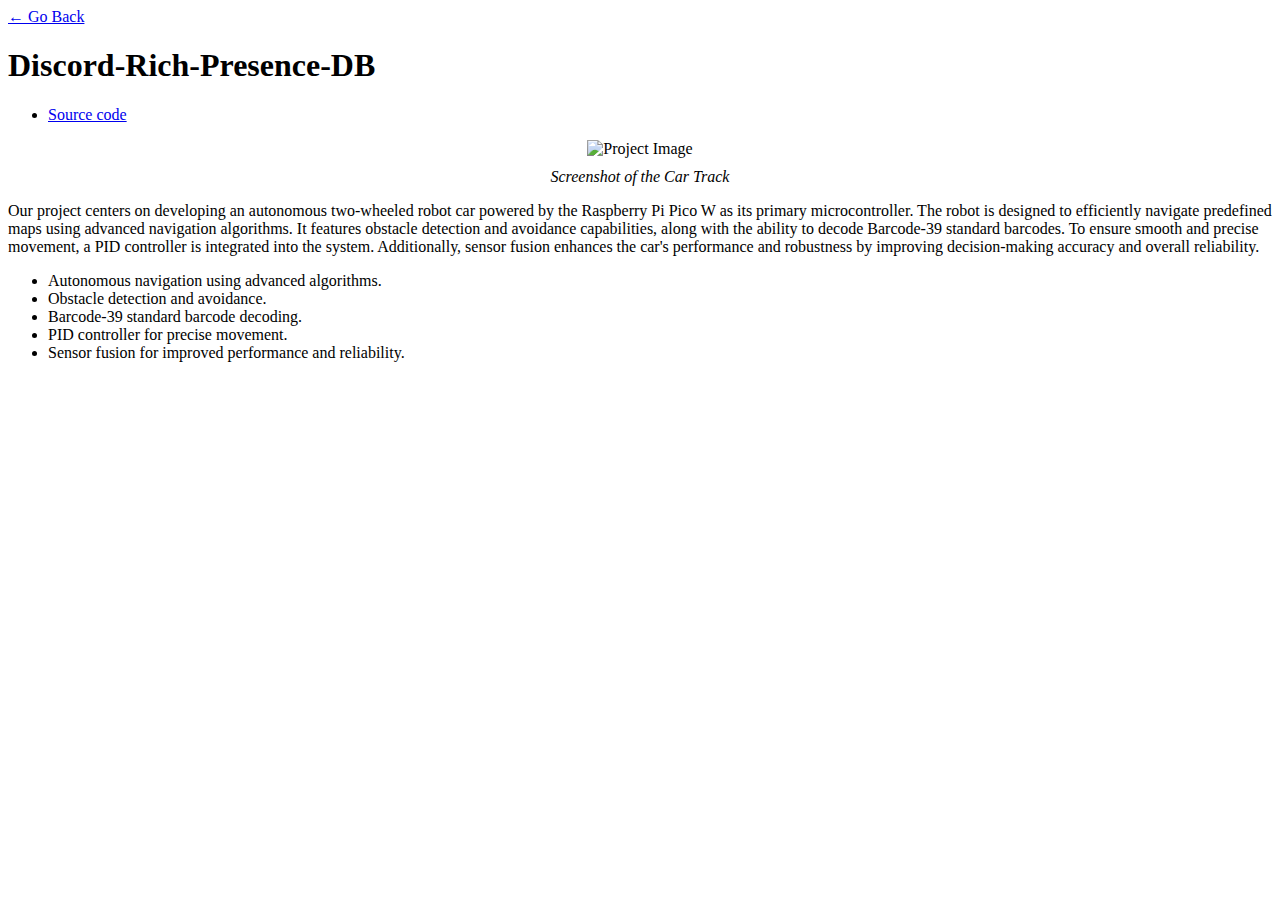
==== project7.html @ 6b4eaed1 "Add files via upload" ====
<!DOCTYPE html>
<html>
    <head>
        <meta charset="utf-8">
        <meta http-equiv="X-UA-Compatible" content="IE=edge">
        <title>Muhammad Azreen Bin Muhammad</title>
        <meta name="description" content="">
        <meta name="viewport" content="width=device-width, initial-scale=1">
        <link rel="stylesheet" href="./styles/main.css">
        <link rel="stylesheet" href="./styles/theme-switcher.css">
    </head>
    <body>
        <div id="container--main">
            <a href="index.html">&#x2190; Go Back</a>
            <h1>Discord-Rich-Presence-DB</h1>

            <ul>
                <li><a href="https://github.com/The1Azreen/Robotic-Car">Source code</a></li>
            </ul>
            <div style="text-align: center;">
                <img src="./assets/images/Sample_Map.jpg" alt="Project Image" style="max-width: 100%; height: auto;">
            </div>
            <div style="text-align: center; margin-top: 10px;">
                <em>Screenshot of the Car Track</em>
            </div>
            <p>Our project centers on developing an autonomous two-wheeled robot car powered by the Raspberry Pi Pico W as its primary microcontroller. The robot is designed to efficiently navigate predefined maps using advanced navigation algorithms. It features obstacle detection and avoidance capabilities, along with the ability to decode Barcode-39 standard barcodes. To ensure smooth and precise movement, a PID controller is integrated into the system. Additionally, sensor fusion enhances the car's performance and robustness by improving decision-making accuracy and overall reliability.</p>

            <ul>
                <li>Autonomous navigation using advanced algorithms.</li>
                <li>Obstacle detection and avoidance.</li>
                <li>Barcode-39 standard barcode decoding.</li>
                <li>PID controller for precise movement.</li>
                <li>Sensor fusion for improved performance and reliability.</li>
            </ul>


        </div>

        <div id="theme-switcher">
            <div class="theme" id="theme-light" data-theme="light"></div>
            <div class="theme" id="theme-dark" data-theme="dark"></div>
        </div>
    </body>
    <script src="js/theme-switcher.js"></script>
</html>
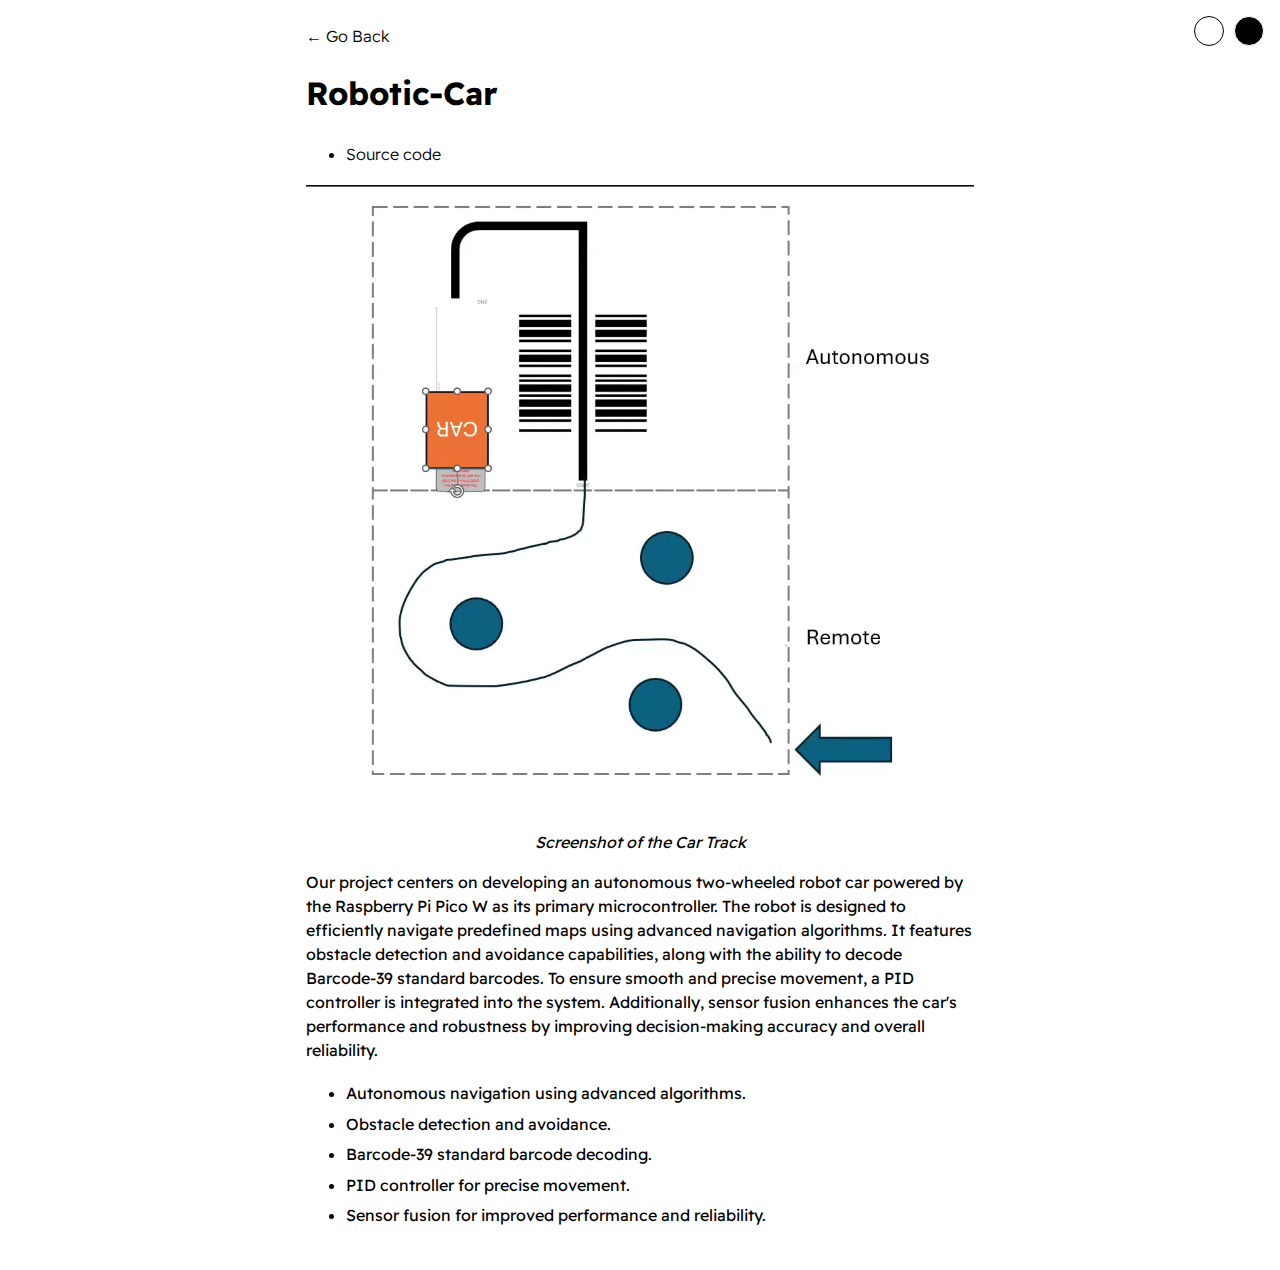
==== commit a9e2e766: "." ====
--- a/project7.html
+++ b/project7.html
@@ -12,7 +12,7 @@
     <body>
         <div id="container--main">
             <a href="index.html">&#x2190; Go Back</a>
-            <h1>Discord-Rich-Presence-DB</h1>
+            <h1>Robotic-Car</h1>
 
             <ul>
                 <li><a href="https://github.com/The1Azreen/Robotic-Car">Source code</a></li>
--- a/styles/main.css
+++ b/styles/main.css
@@ -0,0 +1,183 @@
+@import url('https://fonts.googleapis.com/css2?family=Readex+Pro:wght@300;400;500;600;700&display=swap');
+
+:root{
+    --mainTextColor-light:#000;
+    --secondaryTextColor-light:rgb(51 51 51);
+    --mainLinkColor-light:#0da2b8;
+    --mainBorderColor-light:rgb(218, 218, 218);
+    --mainBgColor-light:rgb(249, 250,251);
+}
+
+[data-theme="dark"]{
+    --mainTextColor:#fff;
+    --secondaryTextColor:#adb0b1;
+    --mainLinkColor:rgb(30, 190,214);
+    --mainBorderColor:#2b3031;
+    --mainBgColor:#131415;
+}
+
+
+
+*{
+    font-family: 'Readex Pro';
+    line-height: 1.5em;
+    box-sizing: border-box;
+    color: var(--mainTextColor);
+    
+}
+
+body{
+    background-color: var(--mainBgColor);            
+}
+
+p, span, li{
+    color: var(--secondaryTextColor);
+    font-size: 1em;
+}
+
+a{
+    text-decoration: none;
+    color: var(--mainLinkColor);
+    font-weight: 500;
+}
+
+li{
+    line-height: 1.9em;
+}
+
+#container--main{
+    max-width: 700px;
+    margin: 0 auto;
+    padding: 1em;
+}
+
+.section--page{
+    padding-top: 1em;
+    padding-bottom: 1em;
+}
+
+#wrapper--hero{
+    display: flex;
+    align-items: center;
+    gap: 4em;
+}
+
+#bio, a{
+    font-weight: 300;
+}
+
+#user-name{
+    font-size: 48px;
+    line-height: 1em;
+}
+
+#profile-pic{
+    width: 150px;
+    height: 150px;
+    object-fit: cover;
+    border-radius: 50%;
+}
+
+#email{
+    color: var(--mainTextColor);
+}
+
+#socials--list{
+    display: flex;
+    justify-content: space-between;
+    column-gap: 1em;
+    flex-wrap: wrap;
+}
+
+#socials--list a{
+    font-weight: 300;
+    color: var(--secondaryTextColor);
+    font-size: 0.9em;
+    transition: 0.3s;
+}
+
+#socials--list a:hover{
+    font-weight: 100;
+    color: var(--mainLinkColor);
+    font-size: 0.9em;
+}
+
+#qualifications--list{
+    list-style: none;
+}
+
+#wrapper--techstack__items{
+    display: flex;
+    flex-wrap: wrap;
+    gap: 1em;
+    font-size: 0.9em;
+}
+
+/* Project Code */
+
+.card--techstack{
+    border: 1px solid var(--mainBorderColor);
+    border-radius: 5px;
+    padding: 0.5em 1em;
+    align-items: center;
+}
+
+.card--project{
+    padding-top: 1em;
+    padding-bottom: 1em;
+    border-top: 1px solid var(--mainBorderColor);
+}
+
+.card--project a{
+    color: var(--mainTextColor);
+
+    transition: 0.3s;
+}
+
+.card--project a:hover{
+    color: rgb(30, 190,214);
+
+}
+
+.card--work-history{
+    border-left: 1px solid var(--mainBorderColor);
+    margin-top: 3em;
+    margin-bottom: 3em;
+    padding-left: 2em;
+}
+
+.line-break{
+    background-color: var(--mainBorderColor);
+    height: 1px;
+}
+
+/* Media Queries */
+
+@media(max-width:600px){
+
+    .section--page{
+        padding-top: 1em;
+        padding-bottom: 1em;
+        margin-top: 3em;
+    }
+
+    #wrapper--hero{
+        display: flex;
+        align-items: center;
+        gap: 1em;
+    }
+
+    #profile-pic{
+        width: 200px;
+        height: 200px;
+    }
+
+    #wrapper--hero{
+        flex-direction: column;
+    }
+
+    .card--work-history{
+        border-left: none;
+        padding-left: 0;
+    }
+}
--- a/styles/theme-switcher.css
+++ b/styles/theme-switcher.css
@@ -0,0 +1,43 @@
+#theme-switcher{
+    position: fixed;
+    right:1em;
+    top: 1em;
+    display: flex;
+    gap: 10px;
+    cursor: pointer;
+}
+
+.theme{
+    height: 30px;
+    width: 30px;
+    border-radius: 50%;
+    transition: 0.3s;
+    border: 1px solid;
+}
+
+.theme:hover{
+    height: 33px;
+    width: 33px;
+}
+
+#theme-dark{
+    background-color: #000;
+    /* border-color: #fff; */
+}
+
+#theme-light{
+    background-color: #fff;
+    /* border-color: #000; */
+}
+
+#theme-1{
+    background-color: #999ECD;
+}
+
+#theme-2{
+    background-color: #73B5DE;
+}
+
+#theme-3{
+    background-color: #AD7EAD;
+}
